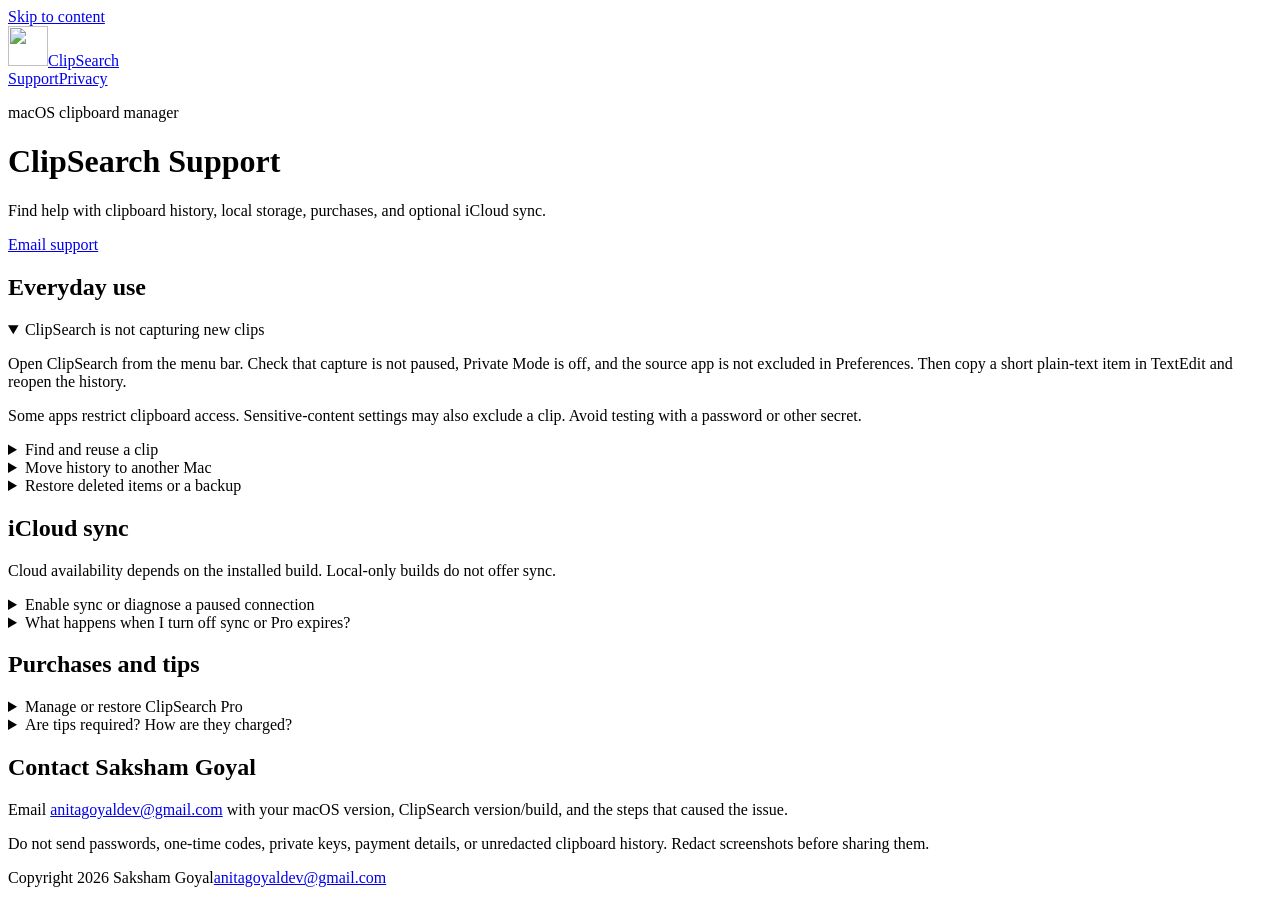
==== index.html @ 48d3885f "Publish ClipSearch public support and privacy pages" ====
<!doctype html>
<html lang="en"><head><meta charset="utf-8"><meta name="viewport" content="width=device-width, initial-scale=1"><meta name="description" content="ClipSearch Support for the local-first macOS clipboard manager by Saksham Goyal."><title>ClipSearch Support</title><link rel="icon" href="./icon.png"><link rel="stylesheet" href="./style.css"></head>
<body><a class="skip" href="#main">Skip to content</a><header><div class="nav"><a class="brand" href="./"><img src="./icon.png" alt="" width="40" height="40">ClipSearch</a><nav aria-label="Main"><a href="./" aria-current="page">Support</a><a href="./privacy/">Privacy</a></nav></div></header>
<main id="main"><p class="eyebrow">macOS clipboard manager</p>
<h1>ClipSearch Support</h1>
<p class="lead">Find help with clipboard history, local storage, purchases, and optional iCloud sync.</p>
<p><a class="contact" href="mailto:anitagoyaldev@gmail.com?subject=ClipSearch%20Support">Email support</a></p>
<section aria-labelledby="start"><h2 id="start">Everyday use</h2>
<details open><summary>ClipSearch is not capturing new clips</summary><div><p>Open ClipSearch from the menu bar. Check that capture is not paused, Private Mode is off, and the source app is not excluded in Preferences. Then copy a short plain-text item in TextEdit and reopen the history.</p><p>Some apps restrict clipboard access. Sensitive-content settings may also exclude a clip. Avoid testing with a password or other secret.</p></div></details>
<details><summary>Find and reuse a clip</summary><div><p>Open the menu-bar panel and search by content, title, tag, or file path. Select a result to copy it back to the system clipboard, then paste in the destination app. Compact mode shows more items; verbose mode includes metadata and actions.</p></div></details>
<details><summary>Move history to another Mac</summary><div><p>Export a <code>.clipsearch</code> archive, transfer it securely, and import it on the other Mac. Import merges with existing history instead of replacing it. File references contain paths, not the original files; those paths may not exist on the new Mac.</p></div></details>
<details><summary>Restore deleted items or a backup</summary><div><p>Open Recently Deleted to restore items before they are permanently removed. For a verified database backup, use the storage and backup section in Preferences. Restoration creates a safety backup before replacing the current database.</p><p>Exports and backups are separate copies. Deleting an item from history does not delete it from an older archive or backup.</p></div></details></section>
<section aria-labelledby="sync"><h2 id="sync">iCloud sync</h2><p>Cloud availability depends on the installed build. Local-only builds do not offer sync.</p>
<details><summary>Enable sync or diagnose a paused connection</summary><div><p>In a cloud-enabled build, sync requires Pro, explicit opt-in, the same iCloud account on both Macs, and Passwords &amp; Keychain enabled in iCloud settings. Start in the cloud section of Preferences. ClipSearch makes a local safety backup before initial enablement.</p><p>When the original encryption key has not arrived through iCloud Keychain, sync waits. Keep both Macs signed in and retry later. Do not reset Keychain or delete cloud data to troubleshoot. If the original key is lost, an independent export or backup may be needed.</p></div></details>
<details><summary>What happens when I turn off sync or Pro expires?</summary><div><p>Transfers pause and local history stays accessible. Existing cloud records are not erased. While sync is active, supported changes and deletions propagate to other devices. File permissions, backups, app exclusions, and device settings do not sync.</p></div></details></section>
<section aria-labelledby="billing"><h2 id="billing">Purchases and tips</h2>
<details><summary>Manage or restore ClipSearch Pro</summary><div><p>Pro is offered as a monthly or annual auto-renewing subscription, not a lifetime purchase. Use Restore Purchases with the Apple Account used to buy it. Manage or cancel renewal through <a href="https://apps.apple.com/account/subscriptions">Apple's subscription settings</a>.</p><p>History remains free. The free creation limits are 3 collections, 3 saved searches, and 10 snippets. Existing local content remains accessible after Pro expires.</p></div></details>
<details><summary>Are tips required? How are they charged?</summary><div><p>Tips are optional, one-time App Store purchases and unlock no features. The app shows the available amounts in your storefront's currency before Apple's confirmation. A tip is not a subscription.</p><p>For an eligible refund request, use <a href="https://reportaproblem.apple.com/">Apple's Report a Problem service</a>.</p></div></details></section>
<section aria-labelledby="contact"><h2 id="contact">Contact Saksham Goyal</h2><p>Email <a href="mailto:anitagoyaldev@gmail.com">anitagoyaldev@gmail.com</a> with your macOS version, ClipSearch version/build, and the steps that caused the issue.</p><p class="notice">Do not send passwords, one-time codes, private keys, payment details, or unredacted clipboard history. Redact screenshots before sharing them.</p></section></main><footer><div><span>Copyright 2026 Saksham Goyal</span><a href="mailto:anitagoyaldev@gmail.com">anitagoyaldev@gmail.com</a></div></footer></body></html>
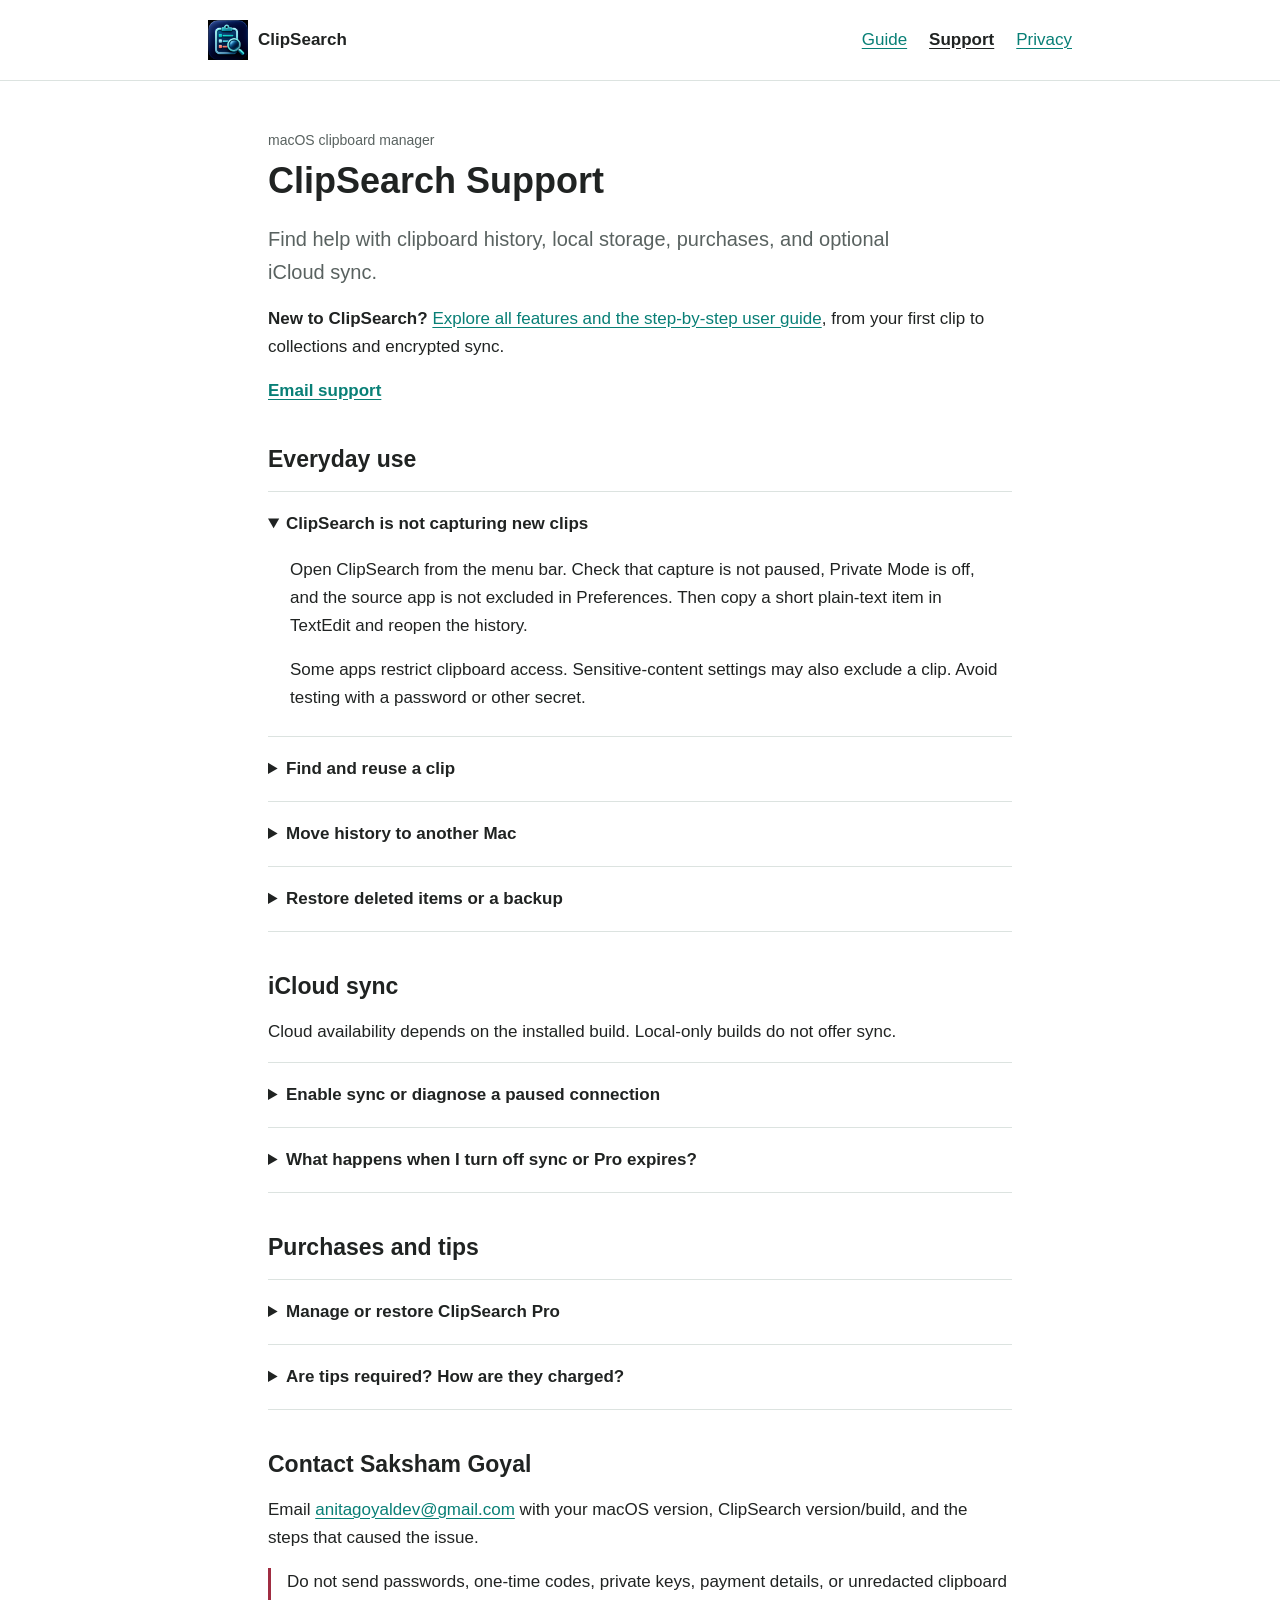
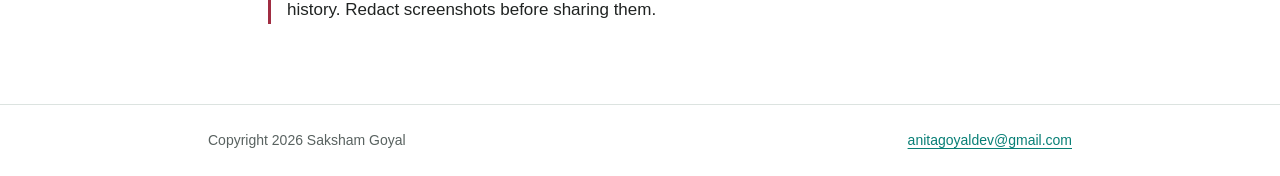
==== commit 6b2e71c8: "Add searchable ClipSearch feature and user guide" ====
--- a/index.html
+++ b/index.html
@@ -1,9 +1,10 @@
 <!doctype html>
 <html lang="en"><head><meta charset="utf-8"><meta name="viewport" content="width=device-width, initial-scale=1"><meta name="description" content="ClipSearch Support for the local-first macOS clipboard manager by Saksham Goyal."><title>ClipSearch Support</title><link rel="icon" href="./icon.png"><link rel="stylesheet" href="./style.css"></head>
-<body><a class="skip" href="#main">Skip to content</a><header><div class="nav"><a class="brand" href="./"><img src="./icon.png" alt="" width="40" height="40">ClipSearch</a><nav aria-label="Main"><a href="./" aria-current="page">Support</a><a href="./privacy/">Privacy</a></nav></div></header>
+<body><a class="skip" href="#main">Skip to content</a><header><div class="nav"><a class="brand" href="./"><img src="./icon.png" alt="" width="40" height="40">ClipSearch</a><nav aria-label="Main"><a href="./guide/">Guide</a><a href="./" aria-current="page">Support</a><a href="./privacy/">Privacy</a></nav></div></header>
 <main id="main"><p class="eyebrow">macOS clipboard manager</p>
 <h1>ClipSearch Support</h1>
 <p class="lead">Find help with clipboard history, local storage, purchases, and optional iCloud sync.</p>
+<p><strong>New to ClipSearch?</strong> <a href="./guide/">Explore all features and the step-by-step user guide</a>, from your first clip to collections and encrypted sync.</p>
 <p><a class="contact" href="mailto:anitagoyaldev@gmail.com?subject=ClipSearch%20Support">Email support</a></p>
 <section aria-labelledby="start"><h2 id="start">Everyday use</h2>
 <details open><summary>ClipSearch is not capturing new clips</summary><div><p>Open ClipSearch from the menu bar. Check that capture is not paused, Private Mode is off, and the source app is not excluded in Preferences. Then copy a short plain-text item in TextEdit and reopen the history.</p><p>Some apps restrict clipboard access. Sensitive-content settings may also exclude a clip. Avoid testing with a password or other secret.</p></div></details>
@@ -17,4 +18,3 @@
 <details><summary>Manage or restore ClipSearch Pro</summary><div><p>Pro is offered as a monthly or annual auto-renewing subscription, not a lifetime purchase. Use Restore Purchases with the Apple Account used to buy it. Manage or cancel renewal through <a href="https://apps.apple.com/account/subscriptions">Apple's subscription settings</a>.</p><p>History remains free. The free creation limits are 3 collections, 3 saved searches, and 10 snippets. Existing local content remains accessible after Pro expires.</p></div></details>
 <details><summary>Are tips required? How are they charged?</summary><div><p>Tips are optional, one-time App Store purchases and unlock no features. The app shows the available amounts in your storefront's currency before Apple's confirmation. A tip is not a subscription.</p><p>For an eligible refund request, use <a href="https://reportaproblem.apple.com/">Apple's Report a Problem service</a>.</p></div></details></section>
 <section aria-labelledby="contact"><h2 id="contact">Contact Saksham Goyal</h2><p>Email <a href="mailto:anitagoyaldev@gmail.com">anitagoyaldev@gmail.com</a> with your macOS version, ClipSearch version/build, and the steps that caused the issue.</p><p class="notice">Do not send passwords, one-time codes, private keys, payment details, or unredacted clipboard history. Redact screenshots before sharing them.</p></section></main><footer><div><span>Copyright 2026 Saksham Goyal</span><a href="mailto:anitagoyaldev@gmail.com">anitagoyaldev@gmail.com</a></div></footer></body></html>
-
--- a/style.css
+++ b/style.css
@@ -0,0 +1,11 @@
+:root{color-scheme:light dark;--bg:#fff;--text:#202322;--muted:#596260;--line:#dce3e0;--accent:#087f76;--notice:#a02d42}
+*{box-sizing:border-box}html{scroll-behavior:smooth}body{margin:0;background:var(--bg);color:var(--text);font:17px/1.65 -apple-system,BlinkMacSystemFont,"Segoe UI",sans-serif;letter-spacing:0}
+a{color:var(--accent);text-underline-offset:3px;overflow-wrap:anywhere}a:hover{text-decoration-thickness:2px}a:focus-visible,summary:focus-visible{outline:3px solid var(--accent);outline-offset:5px}
+header{border-bottom:1px solid var(--line)}.nav{max-width:920px;margin:auto;padding:20px 28px;display:flex;align-items:center;justify-content:space-between;gap:20px;flex-wrap:wrap}.brand{display:flex;align-items:center;gap:10px;color:var(--text);font-weight:700;text-decoration:none}.brand img{width:40px;height:40px}.nav nav{display:flex;gap:22px}.nav nav a[aria-current=page]{color:var(--text);font-weight:600}
+main{max-width:800px;margin:auto;padding:48px 28px 64px}h1{font-size:36px;line-height:1.18;margin:8px 0 20px;overflow-wrap:anywhere}h2{font-size:23px;line-height:1.3;margin:0 0 16px}p{margin:0 0 16px}.lead{font-size:20px;color:var(--muted);max-width:650px}.eyebrow,.date{color:var(--muted);font-size:14px}.eyebrow{margin:0}.date{margin-top:24px}section{margin-top:40px}.contact{font-weight:600}
+details{border-top:1px solid var(--line)}details:last-child{border-bottom:1px solid var(--line)}summary{cursor:pointer;padding:18px 0;font-weight:600}details div{padding:0 8px 8px 22px}.notice{border-left:3px solid var(--notice);padding-left:16px}code{font-size:15px;overflow-wrap:anywhere}
+footer{border-top:1px solid var(--line);color:var(--muted);font-size:14px}footer div{max-width:920px;margin:auto;padding:24px 28px;display:flex;justify-content:space-between;gap:16px;flex-wrap:wrap}.skip{position:absolute;left:12px;top:-100px;background:var(--bg);padding:8px}.skip:focus{top:8px;z-index:1}
+@media(max-width:480px){main{padding:32px 20px 48px}.nav{padding:16px 20px}h1{font-size:30px}.lead{font-size:18px}.nav nav{gap:16px}section{margin-top:32px}}
+@media(prefers-color-scheme:dark){:root{--bg:#181c1b;--text:#f1f5f3;--muted:#b6c3bd;--line:#39423f;--accent:#71d4c5;--notice:#ff9ba6}}
+@media(prefers-reduced-motion:reduce){html{scroll-behavior:auto}}
+
